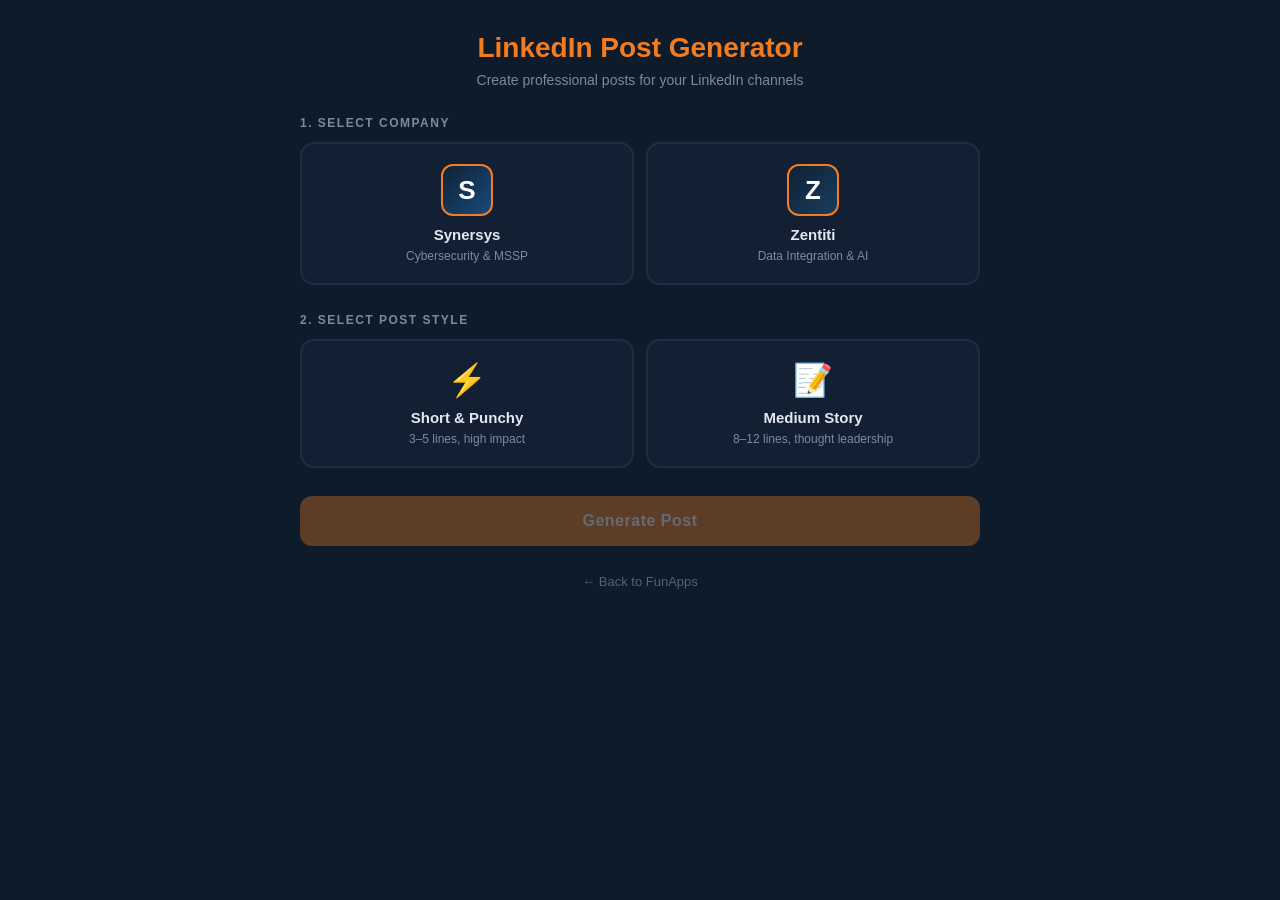
==== LinkedInPost/index.html @ e190cf47 "Add LinkedIn Post Generator for Synersys and Zentiti https://claude.ai/code/session_01RygP2vsUE1hrj8" ====
<!DOCTYPE html>
<html lang="en">
<head>
  <meta charset="UTF-8">
  <meta name="viewport" content="width=device-width, initial-scale=1.0">
  <title>LinkedIn Post Generator</title>
  <link rel="stylesheet" href="style.css">
</head>
<body>
  <div class="container">
    <h1>LinkedIn Post Generator</h1>
    <p class="subtitle">Create professional posts for your LinkedIn channels</p>

    <!-- Step 1: Company -->
    <div class="step">
      <div class="step-label">1. Select Company</div>
      <div class="option-grid">
        <label class="option-card" id="card-synersys">
          <input type="radio" name="company" value="synersys">
          <div class="option-inner">
            <div class="company-logo synersys-logo">S</div>
            <div class="option-name">Synersys</div>
            <div class="option-desc">Cybersecurity &amp; MSSP</div>
          </div>
        </label>
        <label class="option-card" id="card-zentiti">
          <input type="radio" name="company" value="zentiti">
          <div class="option-inner">
            <div class="company-logo zentiti-logo">Z</div>
            <div class="option-name">Zentiti</div>
            <div class="option-desc">Data Integration &amp; AI</div>
          </div>
        </label>
      </div>
    </div>

    <!-- Step 2: Length -->
    <div class="step">
      <div class="step-label">2. Select Post Style</div>
      <div class="option-grid">
        <label class="option-card" id="card-short">
          <input type="radio" name="length" value="short">
          <div class="option-inner">
            <div class="style-icon">⚡</div>
            <div class="option-name">Short &amp; Punchy</div>
            <div class="option-desc">3–5 lines, high impact</div>
          </div>
        </label>
        <label class="option-card" id="card-medium">
          <input type="radio" name="length" value="medium">
          <div class="option-inner">
            <div class="style-icon">📝</div>
            <div class="option-name">Medium Story</div>
            <div class="option-desc">8–12 lines, thought leadership</div>
          </div>
        </label>
      </div>
    </div>

    <!-- Generate -->
    <button class="generate-btn" id="generate-btn" disabled>Generate Post</button>

    <!-- Result -->
    <div class="result" id="result" style="display:none">
      <div class="preview-wrap">
        <canvas id="post-canvas"></canvas>
      </div>

      <div class="post-text-box">
        <div class="post-text" id="post-text"></div>
      </div>

      <div class="action-row">
        <button class="action-btn copy-btn" id="copy-btn">
          <span id="copy-label">Copy Text</span>
        </button>
        <button class="action-btn download-btn" id="download-btn">Download Image</button>
        <button class="action-btn regen-btn" id="regen-btn">Regenerate</button>
      </div>
    </div>

    <a class="back-link" href="../">&#8592; Back to FunApps</a>
  </div>

  <script src="app.js"></script>
</body>
</html>
---- LinkedInPost/style.css ----
* { box-sizing: border-box; margin: 0; padding: 0; }

body {
  font-family: -apple-system, BlinkMacSystemFont, 'Segoe UI', sans-serif;
  background: #0d1b2a;
  color: #e2e8f0;
  min-height: 100vh;
  padding: 32px 16px 48px;
}

.container {
  max-width: 680px;
  margin: 0 auto;
  display: flex;
  flex-direction: column;
  gap: 28px;
}

h1 {
  font-size: 28px;
  font-weight: 700;
  color: #f47c20;
  text-align: center;
}

.subtitle {
  text-align: center;
  color: #7a8ba0;
  font-size: 14px;
  margin-top: -20px;
}

/* Steps */
.step { display: flex; flex-direction: column; gap: 12px; }

.step-label {
  font-size: 12px;
  font-weight: 700;
  text-transform: uppercase;
  letter-spacing: 1.5px;
  color: #7a8ba0;
}

.option-grid {
  display: grid;
  grid-template-columns: 1fr 1fr;
  gap: 12px;
}

.option-card {
  cursor: pointer;
  border-radius: 14px;
  border: 2px solid #1a2f45;
  background: #132033;
  transition: border-color 0.2s, background 0.2s, transform 0.15s;
  display: block;
}

.option-card:hover { border-color: #f47c20; transform: translateY(-2px); }

.option-card input[type="radio"] { display: none; }

.option-card:has(input:checked) {
  border-color: #f47c20;
  background: #1a2f45;
}

.option-inner {
  padding: 20px 16px;
  display: flex;
  flex-direction: column;
  align-items: center;
  gap: 6px;
  text-align: center;
}

.company-logo {
  width: 52px;
  height: 52px;
  border-radius: 12px;
  display: flex;
  align-items: center;
  justify-content: center;
  font-size: 26px;
  font-weight: 800;
  color: #fff;
  margin-bottom: 4px;
}

.synersys-logo { background: linear-gradient(135deg, #0d2137, #1a4a7a); border: 2px solid #f47c20; }
.zentiti-logo  { background: linear-gradient(135deg, #0d2137, #1a3d5c); border: 2px solid #f47c20; }

.style-icon { font-size: 32px; margin-bottom: 4px; }

.option-name { font-size: 15px; font-weight: 700; color: #e2e8f0; }
.option-desc { font-size: 12px; color: #7a8ba0; }

/* Generate button */
.generate-btn {
  background: #f47c20;
  color: #fff;
  border: none;
  border-radius: 12px;
  padding: 16px;
  font-size: 16px;
  font-weight: 700;
  cursor: pointer;
  transition: background 0.2s, transform 0.1s, opacity 0.2s;
  letter-spacing: 0.5px;
}

.generate-btn:hover:not(:disabled) { background: #e06b10; }
.generate-btn:active:not(:disabled) { transform: scale(0.98); }
.generate-btn:disabled { opacity: 0.35; cursor: not-allowed; }

/* Result */
.result { display: flex; flex-direction: column; gap: 16px; }

.preview-wrap {
  width: 100%;
  border-radius: 14px;
  overflow: hidden;
  box-shadow: 0 12px 40px rgba(0,0,0,0.5);
}

.preview-wrap canvas {
  width: 100%;
  height: auto;
  display: block;
}

/* Post text box */
.post-text-box {
  background: #132033;
  border-radius: 12px;
  border: 1px solid #1a2f45;
  padding: 20px;
}

.post-text {
  font-size: 14px;
  line-height: 1.8;
  color: #c8d6e5;
  white-space: pre-wrap;
  word-break: break-word;
}

/* Action buttons */
.action-row {
  display: grid;
  grid-template-columns: 1fr 1fr 1fr;
  gap: 10px;
}

.action-btn {
  border: none;
  border-radius: 10px;
  padding: 13px 8px;
  font-size: 13px;
  font-weight: 600;
  cursor: pointer;
  transition: opacity 0.2s, transform 0.1s;
}

.action-btn:active { transform: scale(0.97); }

.copy-btn     { background: #1a4a7a; color: #e2e8f0; }
.copy-btn:hover { background: #1e5590; }

.download-btn { background: #f47c20; color: #fff; }
.download-btn:hover { background: #e06b10; }

.regen-btn    { background: #1a2f45; color: #a8b8cc; }
.regen-btn:hover { background: #243d5a; }

/* Back link */
.back-link {
  color: #4a6580;
  text-decoration: none;
  font-size: 13px;
  text-align: center;
  transition: color 0.2s;
}
.back-link:hover { color: #e2e8f0; }

@media (max-width: 420px) {
  .action-row { grid-template-columns: 1fr 1fr; }
  .regen-btn  { grid-column: span 2; }
}
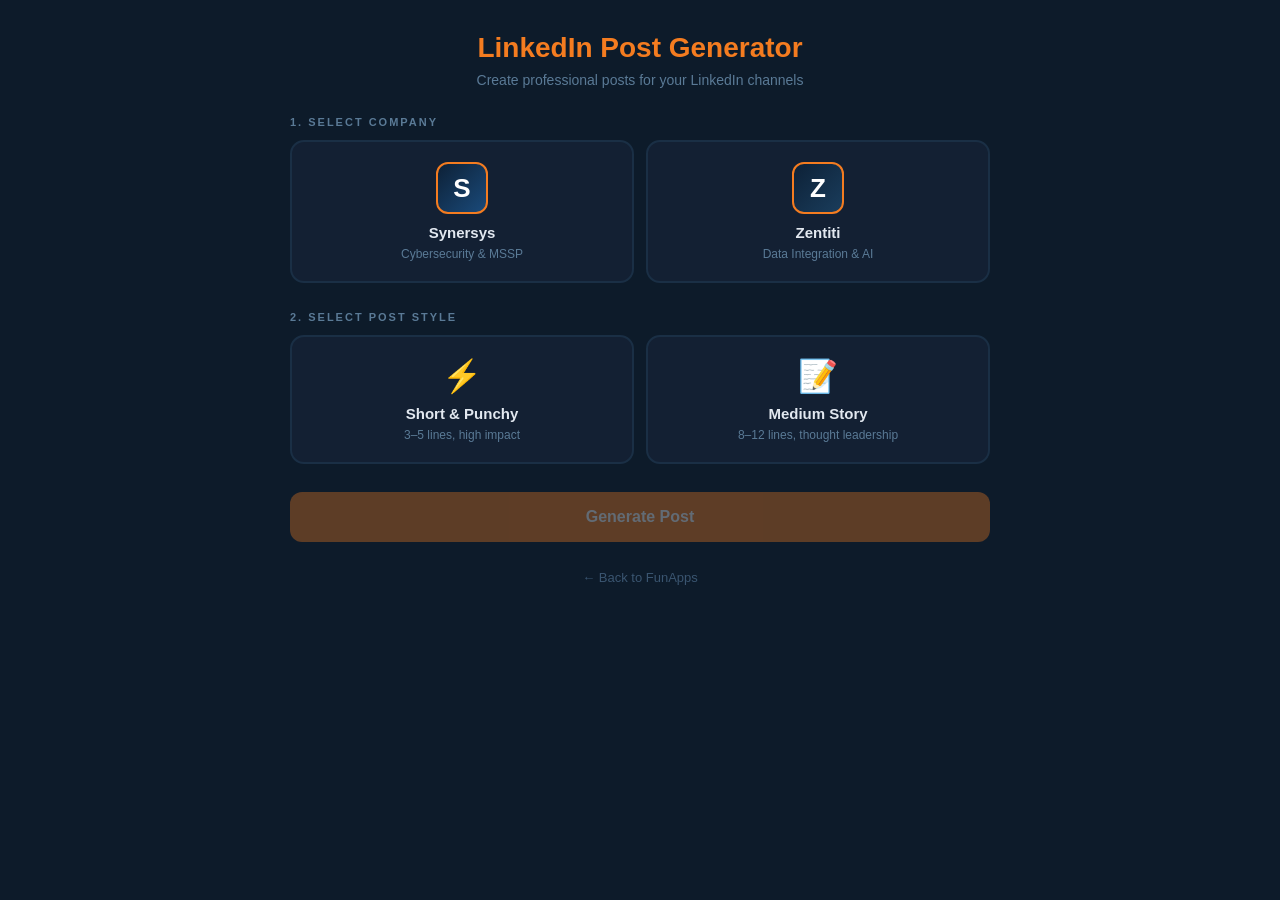
==== commit 05dc7914: "Update LinkedIn Post UI: separate post text and visual sections - Removed company name/tagline from " ====
--- a/LinkedInPost/index.html
+++ b/LinkedInPost/index.html
@@ -11,11 +11,10 @@
     <h1>LinkedIn Post Generator</h1>
     <p class="subtitle">Create professional posts for your LinkedIn channels</p>
 
-    <!-- Step 1: Company -->
     <div class="step">
       <div class="step-label">1. Select Company</div>
       <div class="option-grid">
-        <label class="option-card" id="card-synersys">
+        <label class="option-card">
           <input type="radio" name="company" value="synersys">
           <div class="option-inner">
             <div class="company-logo synersys-logo">S</div>
@@ -23,7 +22,7 @@
             <div class="option-desc">Cybersecurity &amp; MSSP</div>
           </div>
         </label>
-        <label class="option-card" id="card-zentiti">
+        <label class="option-card">
           <input type="radio" name="company" value="zentiti">
           <div class="option-inner">
             <div class="company-logo zentiti-logo">Z</div>
@@ -34,11 +33,10 @@
       </div>
     </div>
 
-    <!-- Step 2: Length -->
     <div class="step">
       <div class="step-label">2. Select Post Style</div>
       <div class="option-grid">
-        <label class="option-card" id="card-short">
+        <label class="option-card">
           <input type="radio" name="length" value="short">
           <div class="option-inner">
             <div class="style-icon">⚡</div>
@@ -46,7 +44,7 @@
             <div class="option-desc">3–5 lines, high impact</div>
           </div>
         </label>
-        <label class="option-card" id="card-medium">
+        <label class="option-card">
           <input type="radio" name="length" value="medium">
           <div class="option-inner">
             <div class="style-icon">📝</div>
@@ -57,26 +55,31 @@
       </div>
     </div>
 
-    <!-- Generate -->
     <button class="generate-btn" id="generate-btn" disabled>Generate Post</button>
 
-    <!-- Result -->
     <div class="result" id="result" style="display:none">
-      <div class="preview-wrap">
-        <canvas id="post-canvas"></canvas>
-      </div>
 
-      <div class="post-text-box">
-        <div class="post-text" id="post-text"></div>
-      </div>
-
-      <div class="action-row">
+      <div class="result-section">
+        <div class="result-section-label">POST TEXT — copy &amp; paste into LinkedIn</div>
+        <div class="post-text-box">
+          <div class="post-text" id="post-text"></div>
+        </div>
         <button class="action-btn copy-btn" id="copy-btn">
           <span id="copy-label">Copy Text</span>
         </button>
-        <button class="action-btn download-btn" id="download-btn">Download Image</button>
-        <button class="action-btn regen-btn" id="regen-btn">Regenerate</button>
       </div>
+
+      <div class="result-section">
+        <div class="result-section-label">VISUAL — download &amp; upload to LinkedIn post</div>
+        <div class="preview-wrap">
+          <canvas id="post-canvas"></canvas>
+        </div>
+        <div class="bottom-row">
+          <button class="action-btn download-btn" id="download-btn">Download Image</button>
+          <button class="action-btn regen-btn" id="regen-btn">Regenerate</button>
+        </div>
+      </div>
+
     </div>
 
     <a class="back-link" href="../">&#8592; Back to FunApps</a>
--- a/LinkedInPost/style.css
+++ b/LinkedInPost/style.css
@@ -5,11 +5,11 @@
   background: #0d1b2a;
   color: #e2e8f0;
   min-height: 100vh;
-  padding: 32px 16px 48px;
+  padding: 32px 16px 56px;
 }
 
 .container {
-  max-width: 680px;
+  max-width: 700px;
   margin: 0 auto;
   display: flex;
   flex-direction: column;
@@ -25,20 +25,19 @@
 
 .subtitle {
   text-align: center;
-  color: #7a8ba0;
+  color: #5a7a96;
   font-size: 14px;
   margin-top: -20px;
 }
 
-/* Steps */
 .step { display: flex; flex-direction: column; gap: 12px; }
 
 .step-label {
-  font-size: 12px;
+  font-size: 11px;
   font-weight: 700;
   text-transform: uppercase;
-  letter-spacing: 1.5px;
-  color: #7a8ba0;
+  letter-spacing: 2px;
+  color: #5a7a96;
 }
 
 .option-grid {
@@ -57,13 +56,8 @@
 }
 
 .option-card:hover { border-color: #f47c20; transform: translateY(-2px); }
-
 .option-card input[type="radio"] { display: none; }
-
-.option-card:has(input:checked) {
-  border-color: #f47c20;
-  background: #1a2f45;
-}
+.option-card:has(input:checked) { border-color: #f47c20; background: #1a2f45; }
 
 .option-inner {
   padding: 20px 16px;
@@ -75,15 +69,10 @@
 }
 
 .company-logo {
-  width: 52px;
-  height: 52px;
+  width: 52px; height: 52px;
   border-radius: 12px;
-  display: flex;
-  align-items: center;
-  justify-content: center;
-  font-size: 26px;
-  font-weight: 800;
-  color: #fff;
+  display: flex; align-items: center; justify-content: center;
+  font-size: 26px; font-weight: 800; color: #fff;
   margin-bottom: 4px;
 }
 
@@ -91,11 +80,9 @@
 .zentiti-logo  { background: linear-gradient(135deg, #0d2137, #1a3d5c); border: 2px solid #f47c20; }
 
 .style-icon { font-size: 32px; margin-bottom: 4px; }
+.option-name { font-size: 15px; font-weight: 700; color: #e2e8f0; }
+.option-desc { font-size: 12px; color: #5a7a96; }
 
-.option-name { font-size: 15px; font-weight: 700; color: #e2e8f0; }
-.option-desc { font-size: 12px; color: #7a8ba0; }
-
-/* Generate button */
 .generate-btn {
   background: #f47c20;
   color: #fff;
@@ -106,7 +93,6 @@
   font-weight: 700;
   cursor: pointer;
   transition: background 0.2s, transform 0.1s, opacity 0.2s;
-  letter-spacing: 0.5px;
 }
 
 .generate-btn:hover:not(:disabled) { background: #e06b10; }
@@ -114,22 +100,20 @@
 .generate-btn:disabled { opacity: 0.35; cursor: not-allowed; }
 
 /* Result */
-.result { display: flex; flex-direction: column; gap: 16px; }
+.result { display: flex; flex-direction: column; gap: 24px; }
 
-.preview-wrap {
-  width: 100%;
-  border-radius: 14px;
-  overflow: hidden;
-  box-shadow: 0 12px 40px rgba(0,0,0,0.5);
+.result-section { display: flex; flex-direction: column; gap: 10px; }
+
+.result-section-label {
+  font-size: 10px;
+  font-weight: 700;
+  text-transform: uppercase;
+  letter-spacing: 2px;
+  color: #5a7a96;
+  padding-bottom: 2px;
+  border-bottom: 1px solid #1a2f45;
 }
 
-.preview-wrap canvas {
-  width: 100%;
-  height: auto;
-  display: block;
-}
-
-/* Post text box */
 .post-text-box {
   background: #132033;
   border-radius: 12px;
@@ -139,27 +123,30 @@
 
 .post-text {
   font-size: 14px;
-  line-height: 1.8;
+  line-height: 1.85;
   color: #c8d6e5;
   white-space: pre-wrap;
   word-break: break-word;
 }
 
-/* Action buttons */
-.action-row {
-  display: grid;
-  grid-template-columns: 1fr 1fr 1fr;
-  gap: 10px;
+.preview-wrap {
+  width: 100%;
+  border-radius: 12px;
+  overflow: hidden;
+  box-shadow: 0 12px 40px rgba(0,0,0,0.5);
 }
+
+.preview-wrap canvas { width: 100%; height: auto; display: block; }
 
 .action-btn {
   border: none;
   border-radius: 10px;
-  padding: 13px 8px;
+  padding: 13px 20px;
   font-size: 13px;
   font-weight: 600;
   cursor: pointer;
   transition: opacity 0.2s, transform 0.1s;
+  width: 100%;
 }
 
 .action-btn:active { transform: scale(0.97); }
@@ -167,23 +154,23 @@
 .copy-btn     { background: #1a4a7a; color: #e2e8f0; }
 .copy-btn:hover { background: #1e5590; }
 
+.bottom-row {
+  display: grid;
+  grid-template-columns: 1fr 1fr;
+  gap: 10px;
+}
+
 .download-btn { background: #f47c20; color: #fff; }
 .download-btn:hover { background: #e06b10; }
 
 .regen-btn    { background: #1a2f45; color: #a8b8cc; }
 .regen-btn:hover { background: #243d5a; }
 
-/* Back link */
 .back-link {
-  color: #4a6580;
+  color: #3a5570;
   text-decoration: none;
   font-size: 13px;
   text-align: center;
   transition: color 0.2s;
 }
 .back-link:hover { color: #e2e8f0; }
-
-@media (max-width: 420px) {
-  .action-row { grid-template-columns: 1fr 1fr; }
-  .regen-btn  { grid-column: span 2; }
-}
